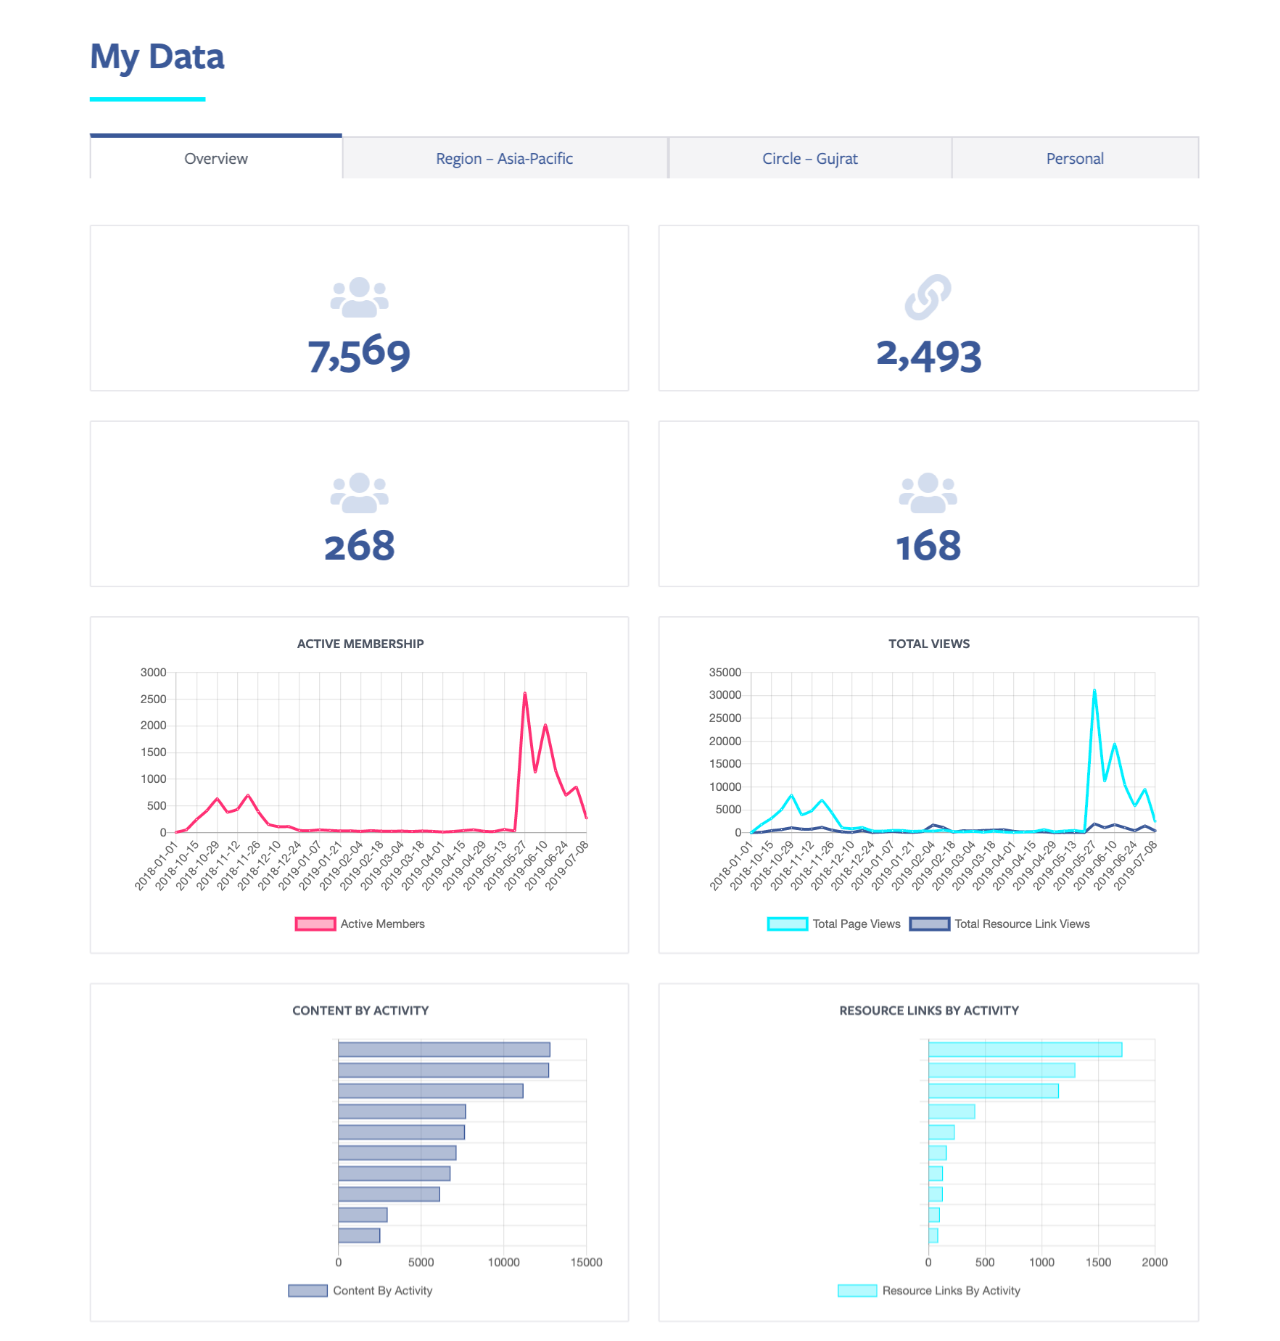
==== index.html @ 2d25ad84 "Merge branch 'master' of github.com:mpol-unicon/demo-material" ====
<!DOCTYPE html>
<html>
<head>
<meta name="viewport" content="width=device-width, initial-scale=1">
<style>
img {
  display: block;
  margin-left: auto;
  margin-right: auto;
}
</style>
</head>
<body>
<img src="analytics-demo.png" alt="demo" style="width:90%;">

</body>
</html>
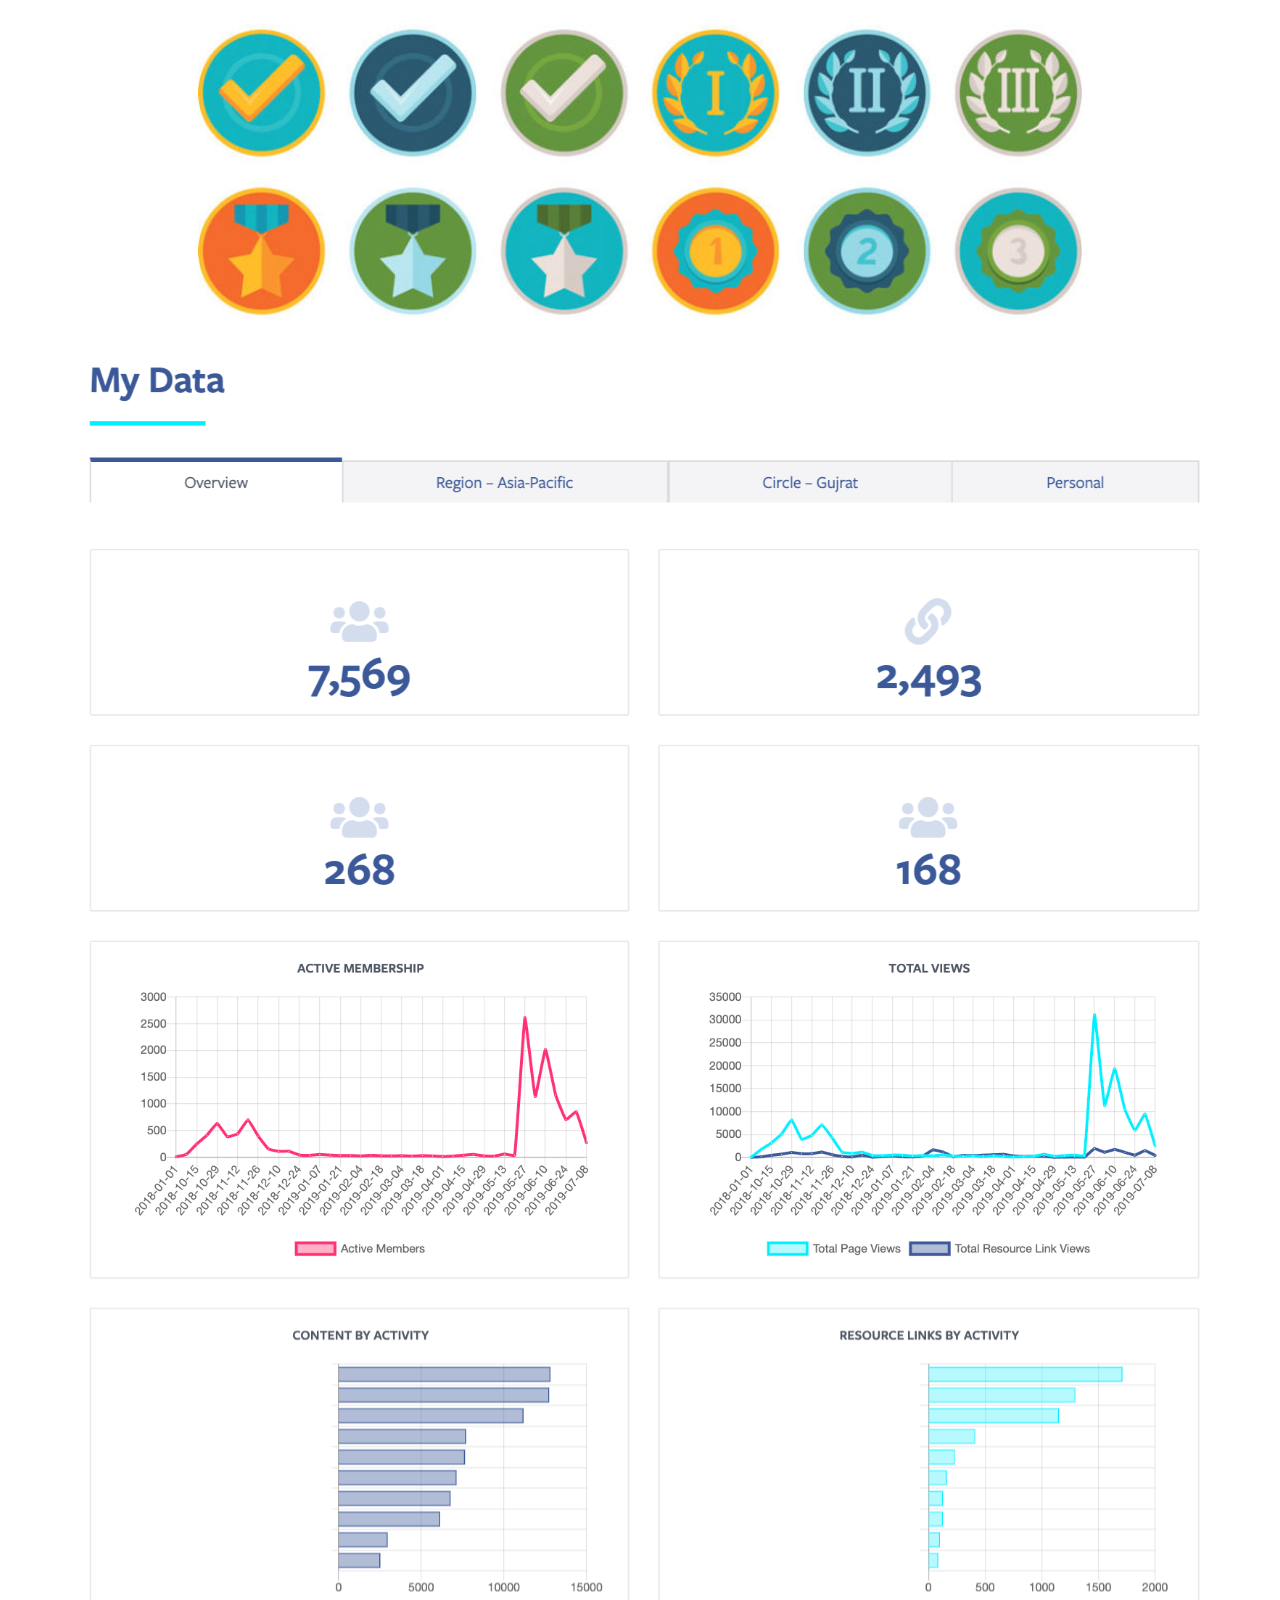
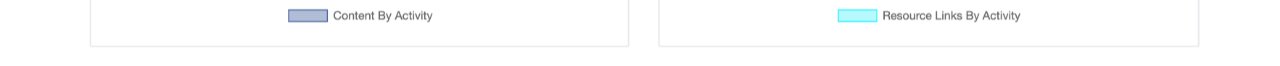
==== commit 318e4ef1: "added badges" ====
--- a/index.html
+++ b/index.html
@@ -11,7 +11,7 @@
 </style>
 </head>
 <body>
-<img src="analytics-demo.png" alt="demo" style="width:90%;">
-
+  <img src="eLearning-badges.jpg" alt="demo" style="width:70%;">
+  <img src="analytics-demo.png" alt="demo" style="width:90%;">
 </body>
 </html>
